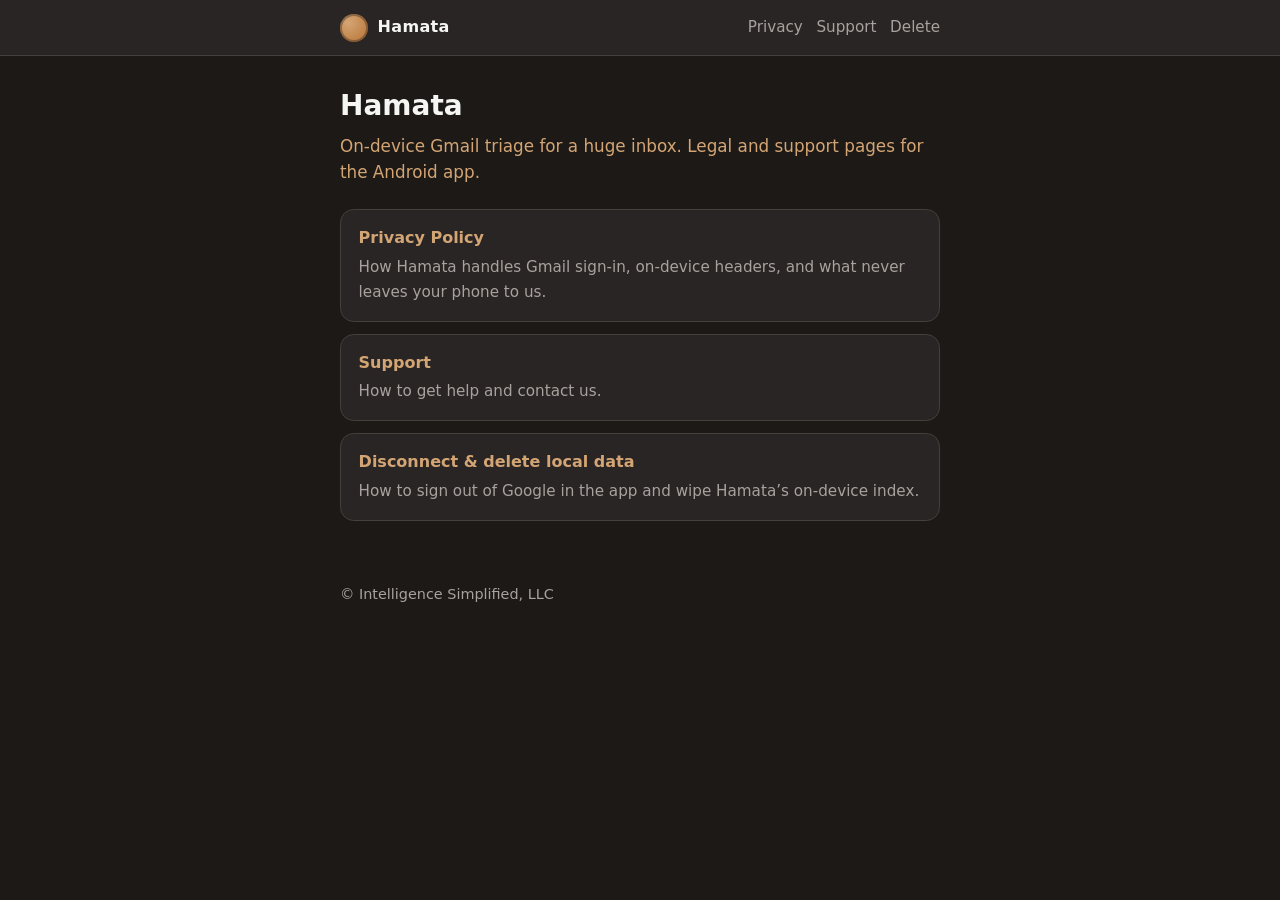
==== index.html @ 39e9cd71 "Publish Hamata legal, support, and delete pages. Static GitHub Pages site for Play Console privacy/s" ====
<!DOCTYPE html>
<html lang="en">
<head>
  <meta charset="utf-8">
  <meta name="viewport" content="width=device-width, initial-scale=1">
  <title>Hamata — Privacy &amp; Support</title>
  <meta name="description" content="Privacy Policy, Support, and account deletion for Hamata by Intelligence Simplified, LLC.">
  <link rel="stylesheet" href="styles.css">
</head>
<body>
  <header class="site-header">
    <div class="site-header-inner">
      <a class="brand" href="./">
        <span class="brand-mark" aria-hidden="true"></span>
        <span>Hamata</span>
      </a>
      <nav class="site-nav" aria-label="Primary">
        <a href="privacy/">Privacy</a>
        <a href="support/">Support</a>
        <a href="delete/">Delete</a>
      </nav>
    </div>
  </header>

  <main>
    <div class="hero">
      <div class="hero-copy">
        <h1>Hamata</h1>
        <p class="lede">On-device Gmail triage for a huge inbox. Legal and support pages for the Android app.</p>
      </div>
    </div>

    <ul class="card-list">
      <li>
        <a href="privacy/">
          <strong>Privacy Policy</strong>
          <span>How Hamata handles Gmail sign-in, on-device headers, and what never leaves your phone to us.</span>
        </a>
      </li>
      <li>
        <a href="support/">
          <strong>Support</strong>
          <span>How to get help and contact us.</span>
        </a>
      </li>
      <li>
        <a href="delete/">
          <strong>Disconnect &amp; delete local data</strong>
          <span>How to sign out of Google in the app and wipe Hamata’s on-device index.</span>
        </a>
      </li>
    </ul>
  </main>

  <footer class="site-footer">
    <p>&copy; Intelligence Simplified, LLC</p>
  </footer>
</body>
</html>
---- styles.css ----
:root {
  --hamata-bg: #1c1917;
  --hamata-surface: #292524;
  --hamata-card: #322c28;
  --hamata-text: #f5f5f4;
  --hamata-muted: #a8a29e;
  --hamata-bronze: #b87333;
  --hamata-bronze-soft: #d4a574;
  --hamata-border: #44403c;
  --max-width: 40rem;
}

*,
*::before,
*::after {
  box-sizing: border-box;
}

html {
  font-size: 100%;
  -webkit-text-size-adjust: 100%;
}

body {
  margin: 0;
  min-height: 100vh;
  font-family: system-ui, -apple-system, "Segoe UI", Roboto, Helvetica, Arial, sans-serif;
  line-height: 1.55;
  color: var(--hamata-text);
  background: var(--hamata-bg);
}

a {
  color: var(--hamata-bronze-soft);
  text-decoration-thickness: 1px;
  text-underline-offset: 0.15em;
}

a:hover,
a:focus-visible {
  color: var(--hamata-bronze);
}

a:focus-visible {
  outline: 2px solid var(--hamata-bronze);
  outline-offset: 2px;
}

.site-header {
  background: var(--hamata-surface);
  border-bottom: 1px solid var(--hamata-border);
}

.site-header-inner {
  max-width: var(--max-width);
  margin: 0 auto;
  padding: 0.85rem 1.25rem;
  display: flex;
  align-items: center;
  justify-content: space-between;
  gap: 1rem;
}

.brand {
  display: inline-flex;
  align-items: center;
  gap: 0.6rem;
  color: var(--hamata-text);
  text-decoration: none;
  font-weight: 650;
  letter-spacing: 0.02em;
}

.brand-mark {
  width: 1.75rem;
  height: 1.75rem;
  border-radius: 999px;
  background: radial-gradient(circle at 30% 30%, var(--hamata-bronze-soft), var(--hamata-bronze));
  box-shadow: inset 0 0 0 2px rgba(28, 25, 23, 0.35);
}

.site-nav {
  display: flex;
  flex-wrap: wrap;
  gap: 0.85rem;
  font-size: 0.95rem;
}

.site-nav a {
  text-decoration: none;
  color: var(--hamata-muted);
}

.site-nav a[aria-current="page"],
.site-nav a:hover {
  color: var(--hamata-bronze-soft);
}

main {
  max-width: var(--max-width);
  margin: 0 auto;
  padding: 1.75rem 1.25rem 3rem;
}

.hero {
  display: flex;
  gap: 1rem;
  align-items: flex-start;
  margin-bottom: 1.5rem;
}

.hero-copy h1 {
  margin: 0 0 0.35rem;
  font-size: 1.75rem;
  font-weight: 700;
}

.lede {
  margin: 0;
  color: var(--hamata-bronze-soft);
  font-size: 1.05rem;
}

.content {
  background: var(--hamata-surface);
  border: 1px solid var(--hamata-border);
  border-radius: 0.85rem;
  padding: 1.25rem 1.35rem 1.5rem;
}

.content h2 {
  margin: 1.4rem 0 0.55rem;
  font-size: 1.15rem;
  color: var(--hamata-bronze-soft);
}

.content h2:first-child {
  margin-top: 0;
}

.content p,
.content li {
  color: var(--hamata-text);
}

.content ul {
  padding-left: 1.2rem;
}

.content li + li {
  margin-top: 0.45rem;
}

.content code {
  font-size: 0.9em;
  background: var(--hamata-card);
  padding: 0.1em 0.35em;
  border-radius: 0.3em;
}

.meta {
  margin-top: 1.5rem;
  font-size: 0.9rem;
  color: var(--hamata-muted);
}

.contact-block {
  background: var(--hamata-card);
  border-radius: 0.65rem;
  padding: 0.9rem 1rem;
}

.card-list {
  list-style: none;
  margin: 0;
  padding: 0;
  display: grid;
  gap: 0.75rem;
}

.card-list a {
  display: block;
  text-decoration: none;
  color: inherit;
  background: var(--hamata-surface);
  border: 1px solid var(--hamata-border);
  border-radius: 0.85rem;
  padding: 1rem 1.1rem;
}

.card-list a:hover,
.card-list a:focus-visible {
  border-color: var(--hamata-bronze);
}

.card-list strong {
  display: block;
  color: var(--hamata-bronze-soft);
  margin-bottom: 0.25rem;
}

.card-list span {
  color: var(--hamata-muted);
  font-size: 0.95rem;
}

.site-footer {
  max-width: var(--max-width);
  margin: 0 auto;
  padding: 0 1.25rem 2rem;
  color: var(--hamata-muted);
  font-size: 0.9rem;
}

.site-footer a {
  color: var(--hamata-muted);
}
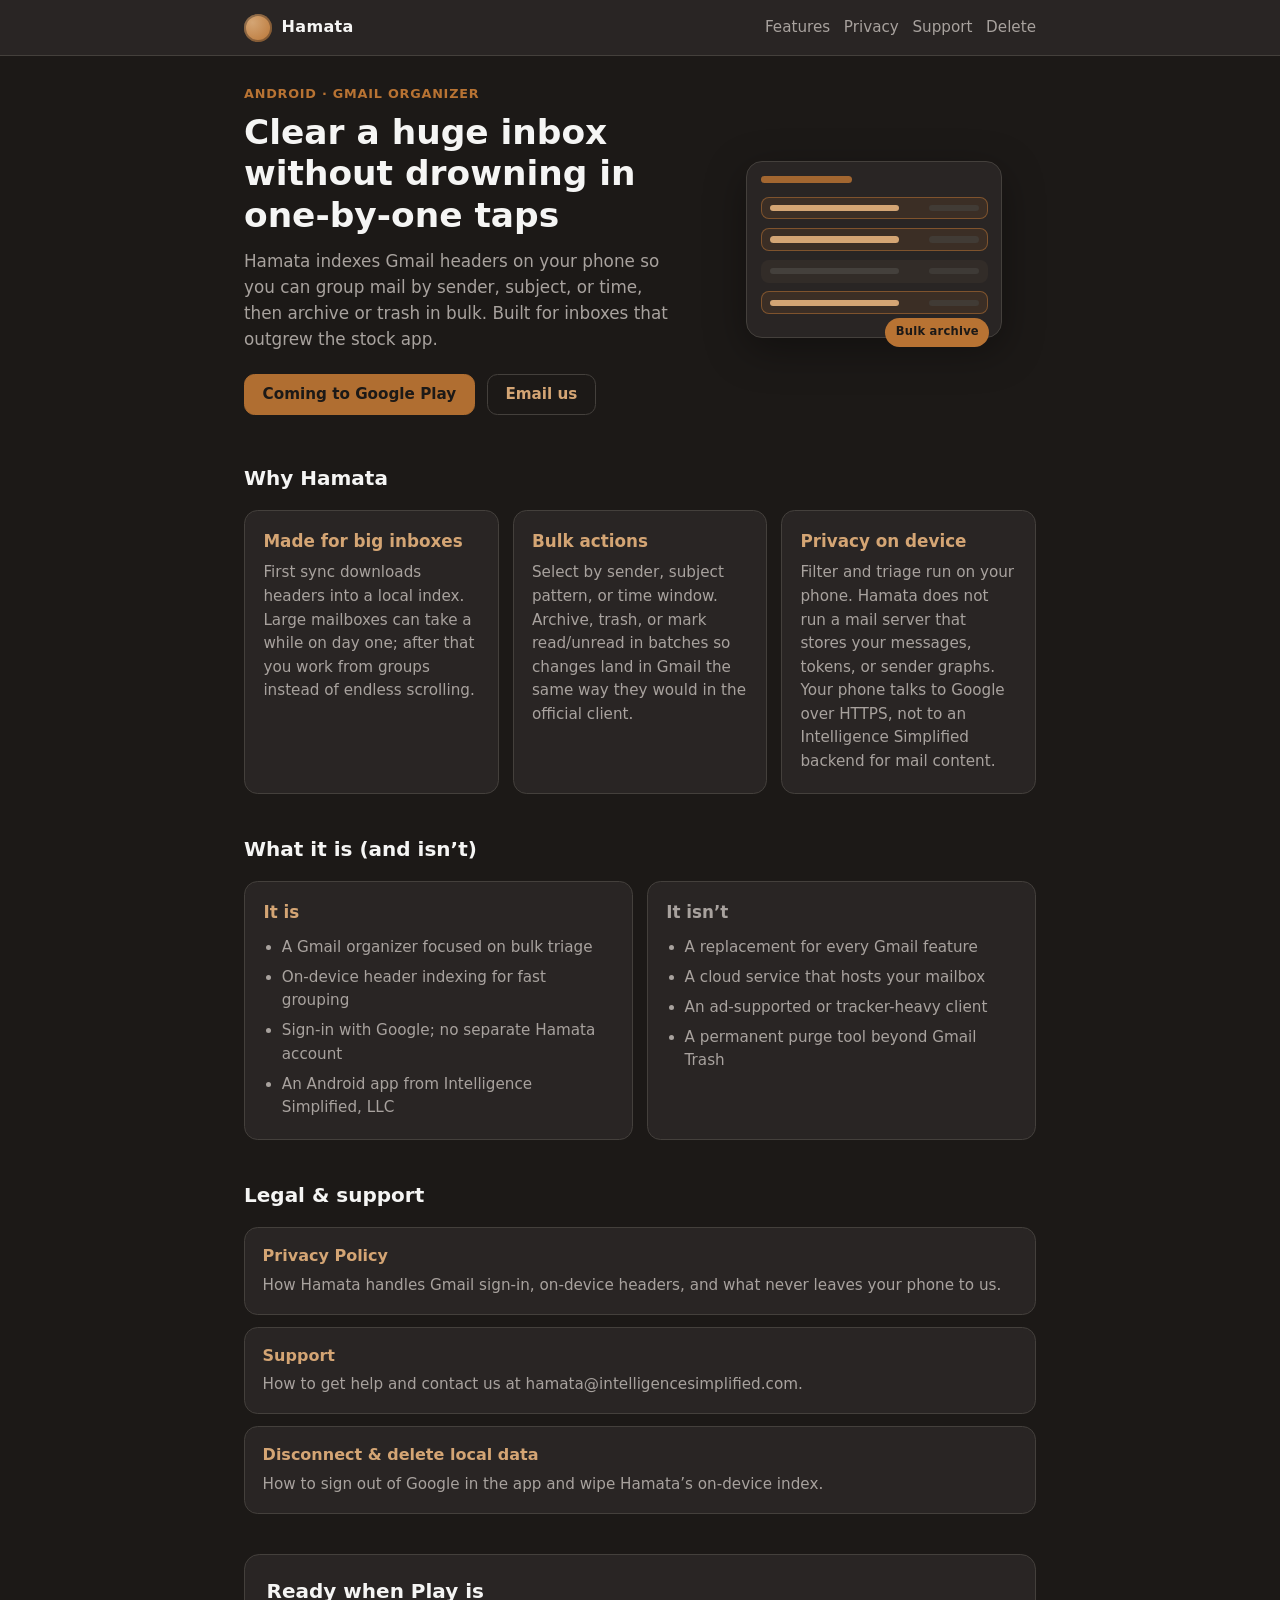
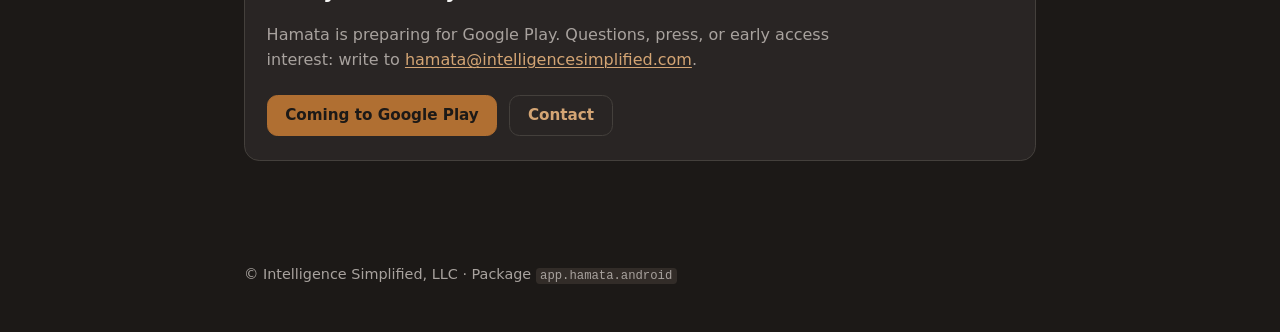
==== commit d1311a8b: "Expand hub into Hamata product landing for Play launch prep." ====
--- a/index.html
+++ b/index.html
@@ -3,8 +3,16 @@
 <head>
   <meta charset="utf-8">
   <meta name="viewport" content="width=device-width, initial-scale=1">
-  <title>Hamata — Privacy &amp; Support</title>
-  <meta name="description" content="Privacy Policy, Support, and account deletion for Hamata by Intelligence Simplified, LLC.">
+  <title>Hamata — On-device Gmail organizer for big inboxes</title>
+  <meta name="description" content="Hamata is an Android Gmail organizer for bulk triage. Sign in with Google, index headers on your phone, and archive or trash in batches. Privacy stays on device.">
+  <meta property="og:type" content="website">
+  <meta property="og:title" content="Hamata — On-device Gmail organizer for big inboxes">
+  <meta property="og:description" content="Bulk triage for huge Gmail inboxes. Headers stay on your phone. Coming to Google Play.">
+  <meta property="og:url" content="https://intelligence-simplified.github.io/hamata-legal/">
+  <meta property="og:site_name" content="Hamata">
+  <meta name="twitter:card" content="summary">
+  <meta name="twitter:title" content="Hamata — On-device Gmail organizer for big inboxes">
+  <meta name="twitter:description" content="Bulk triage for huge Gmail inboxes. Headers stay on your phone. Coming to Google Play.">
   <link rel="stylesheet" href="styles.css">
 </head>
 <body>
@@ -15,6 +23,7 @@
         <span>Hamata</span>
       </a>
       <nav class="site-nav" aria-label="Primary">
+        <a href="#features">Features</a>
         <a href="privacy/">Privacy</a>
         <a href="support/">Support</a>
         <a href="delete/">Delete</a>
@@ -22,38 +31,126 @@
     </div>
   </header>
 
-  <main>
-    <div class="hero">
+  <main class="landing">
+    <section class="hero hero-landing">
       <div class="hero-copy">
-        <h1>Hamata</h1>
-        <p class="lede">On-device Gmail triage for a huge inbox. Legal and support pages for the Android app.</p>
+        <p class="eyebrow">Android · Gmail organizer</p>
+        <h1>Clear a huge inbox without drowning in one-by-one taps</h1>
+        <p class="lede">
+          Hamata indexes Gmail headers on your phone so you can group mail by sender,
+          subject, or time, then archive or trash in bulk. Built for inboxes that
+          outgrew the stock app.
+        </p>
+        <div class="cta-row">
+          <span class="btn btn-primary" aria-disabled="true">Coming to Google Play</span>
+          <a class="btn btn-secondary" href="mailto:hamata@intelligencesimplified.com">Email us</a>
+        </div>
       </div>
-    </div>
+      <div class="hero-visual" aria-hidden="true">
+        <div class="inbox-illus">
+          <div class="inbox-illus-bar"></div>
+          <div class="inbox-illus-row is-selected"><span></span><span></span></div>
+          <div class="inbox-illus-row is-selected"><span></span><span></span></div>
+          <div class="inbox-illus-row"><span></span><span></span></div>
+          <div class="inbox-illus-row is-selected"><span></span><span></span></div>
+          <div class="inbox-illus-chip">Bulk archive</div>
+        </div>
+      </div>
+    </section>
 
-    <ul class="card-list">
-      <li>
-        <a href="privacy/">
-          <strong>Privacy Policy</strong>
-          <span>How Hamata handles Gmail sign-in, on-device headers, and what never leaves your phone to us.</span>
-        </a>
-      </li>
-      <li>
-        <a href="support/">
-          <strong>Support</strong>
-          <span>How to get help and contact us.</span>
-        </a>
-      </li>
-      <li>
-        <a href="delete/">
-          <strong>Disconnect &amp; delete local data</strong>
-          <span>How to sign out of Google in the app and wipe Hamata’s on-device index.</span>
-        </a>
-      </li>
-    </ul>
+    <section id="features" class="section" aria-labelledby="features-heading">
+      <h2 id="features-heading" class="section-title">Why Hamata</h2>
+      <div class="features-grid">
+        <article class="feature-card">
+          <h3>Made for big inboxes</h3>
+          <p>
+            First sync downloads headers into a local index. Large mailboxes can take
+            a while on day one; after that you work from groups instead of endless scrolling.
+          </p>
+        </article>
+        <article class="feature-card">
+          <h3>Bulk actions</h3>
+          <p>
+            Select by sender, subject pattern, or time window. Archive, trash, or mark
+            read/unread in batches so changes land in Gmail the same way they would in the
+            official client.
+          </p>
+        </article>
+        <article class="feature-card">
+          <h3>Privacy on device</h3>
+          <p>
+            Filter and triage run on your phone. Hamata does not run a mail server that
+            stores your messages, tokens, or sender graphs. Your phone talks to Google
+            over HTTPS, not to an Intelligence Simplified backend for mail content.
+          </p>
+        </article>
+      </div>
+    </section>
+
+    <section class="section" aria-labelledby="scope-heading">
+      <h2 id="scope-heading" class="section-title">What it is (and isn’t)</h2>
+      <div class="scope-grid">
+        <div class="scope-card scope-yes">
+          <h3>It is</h3>
+          <ul>
+            <li>A Gmail organizer focused on bulk triage</li>
+            <li>On-device header indexing for fast grouping</li>
+            <li>Sign-in with Google; no separate Hamata account</li>
+            <li>An Android app from Intelligence Simplified, LLC</li>
+          </ul>
+        </div>
+        <div class="scope-card scope-no">
+          <h3>It isn’t</h3>
+          <ul>
+            <li>A replacement for every Gmail feature</li>
+            <li>A cloud service that hosts your mailbox</li>
+            <li>An ad-supported or tracker-heavy client</li>
+            <li>A permanent purge tool beyond Gmail Trash</li>
+          </ul>
+        </div>
+      </div>
+    </section>
+
+    <section class="section" aria-labelledby="legal-heading">
+      <h2 id="legal-heading" class="section-title">Legal &amp; support</h2>
+      <ul class="card-list">
+        <li>
+          <a href="privacy/">
+            <strong>Privacy Policy</strong>
+            <span>How Hamata handles Gmail sign-in, on-device headers, and what never leaves your phone to us.</span>
+          </a>
+        </li>
+        <li>
+          <a href="support/">
+            <strong>Support</strong>
+            <span>How to get help and contact us at hamata@intelligencesimplified.com.</span>
+          </a>
+        </li>
+        <li>
+          <a href="delete/">
+            <strong>Disconnect &amp; delete local data</strong>
+            <span>How to sign out of Google in the app and wipe Hamata’s on-device index.</span>
+          </a>
+        </li>
+      </ul>
+    </section>
+
+    <section class="section cta-band" aria-labelledby="cta-heading">
+      <h2 id="cta-heading" class="section-title">Ready when Play is</h2>
+      <p class="cta-band-copy">
+        Hamata is preparing for Google Play. Questions, press, or early access interest:
+        write to
+        <a href="mailto:hamata@intelligencesimplified.com">hamata@intelligencesimplified.com</a>.
+      </p>
+      <div class="cta-row">
+        <span class="btn btn-primary" aria-disabled="true">Coming to Google Play</span>
+        <a class="btn btn-secondary" href="mailto:hamata@intelligencesimplified.com">Contact</a>
+      </div>
+    </section>
   </main>
 
   <footer class="site-footer">
-    <p>&copy; Intelligence Simplified, LLC</p>
+    <p>&copy; Intelligence Simplified, LLC · Package <code>app.hamata.android</code></p>
   </footer>
 </body>
 </html>
--- a/styles.css
+++ b/styles.css
@@ -8,6 +8,7 @@
   --hamata-bronze-soft: #d4a574;
   --hamata-border: #44403c;
   --max-width: 40rem;
+  --landing-width: 52rem;
 }
 
 *,
@@ -19,6 +20,7 @@
 html {
   font-size: 100%;
   -webkit-text-size-adjust: 100%;
+  scroll-behavior: smooth;
 }
 
 body {
@@ -52,7 +54,7 @@
 }
 
 .site-header-inner {
-  max-width: var(--max-width);
+  max-width: var(--landing-width);
   margin: 0 auto;
   padding: 0.85rem 1.25rem;
   display: flex;
@@ -102,6 +104,10 @@
   padding: 1.75rem 1.25rem 3rem;
 }
 
+main.landing {
+  max-width: var(--landing-width);
+}
+
 .hero {
   display: flex;
   gap: 1rem;
@@ -109,16 +115,262 @@
   margin-bottom: 1.5rem;
 }
 
+.hero-landing {
+  display: grid;
+  gap: 1.75rem;
+  align-items: center;
+  margin-bottom: 2.5rem;
+  padding-bottom: 0.5rem;
+}
+
+@media (min-width: 720px) {
+  .hero-landing {
+    grid-template-columns: 1.35fr 1fr;
+    gap: 2rem;
+  }
+}
+
 .hero-copy h1 {
   margin: 0 0 0.35rem;
   font-size: 1.75rem;
   font-weight: 700;
 }
 
+.hero-landing .hero-copy h1 {
+  font-size: clamp(1.65rem, 3.5vw, 2.15rem);
+  line-height: 1.2;
+  margin-bottom: 0.75rem;
+}
+
+.eyebrow {
+  margin: 0 0 0.5rem;
+  font-size: 0.8rem;
+  font-weight: 600;
+  letter-spacing: 0.06em;
+  text-transform: uppercase;
+  color: var(--hamata-bronze);
+}
+
 .lede {
   margin: 0;
   color: var(--hamata-bronze-soft);
   font-size: 1.05rem;
+}
+
+.hero-landing .lede {
+  color: var(--hamata-muted);
+  max-width: 36rem;
+}
+
+.cta-row {
+  display: flex;
+  flex-wrap: wrap;
+  gap: 0.75rem;
+  margin-top: 1.35rem;
+  align-items: center;
+}
+
+.btn {
+  display: inline-flex;
+  align-items: center;
+  justify-content: center;
+  padding: 0.65rem 1.1rem;
+  border-radius: 0.65rem;
+  font-size: 0.95rem;
+  font-weight: 600;
+  text-decoration: none;
+  border: 1px solid transparent;
+  line-height: 1.2;
+}
+
+.btn-primary {
+  background: var(--hamata-bronze);
+  color: #1c1917;
+  border-color: var(--hamata-bronze);
+  cursor: default;
+}
+
+.btn-primary[aria-disabled="true"] {
+  opacity: 0.95;
+}
+
+.btn-secondary {
+  background: transparent;
+  color: var(--hamata-bronze-soft);
+  border-color: var(--hamata-border);
+}
+
+.btn-secondary:hover,
+.btn-secondary:focus-visible {
+  border-color: var(--hamata-bronze);
+  color: var(--hamata-bronze-soft);
+  text-decoration: none;
+}
+
+.hero-visual {
+  display: flex;
+  justify-content: center;
+}
+
+.inbox-illus {
+  width: min(100%, 16rem);
+  background: var(--hamata-surface);
+  border: 1px solid var(--hamata-border);
+  border-radius: 1rem;
+  padding: 0.85rem;
+  box-shadow: 0 12px 40px rgba(0, 0, 0, 0.35);
+  position: relative;
+}
+
+.inbox-illus-bar {
+  height: 0.45rem;
+  width: 40%;
+  border-radius: 999px;
+  background: var(--hamata-bronze);
+  margin-bottom: 0.85rem;
+  opacity: 0.85;
+}
+
+.inbox-illus-row {
+  display: grid;
+  grid-template-columns: 1fr 0.55fr;
+  gap: 0.5rem;
+  margin-bottom: 0.55rem;
+  padding: 0.45rem 0.5rem;
+  border-radius: 0.5rem;
+  background: var(--hamata-card);
+  border: 1px solid transparent;
+}
+
+.inbox-illus-row span {
+  display: block;
+  height: 0.4rem;
+  border-radius: 999px;
+  background: var(--hamata-border);
+}
+
+.inbox-illus-row span:last-child {
+  width: 70%;
+  justify-self: end;
+  opacity: 0.7;
+}
+
+.inbox-illus-row.is-selected {
+  border-color: rgba(184, 115, 51, 0.55);
+  background: rgba(184, 115, 51, 0.12);
+}
+
+.inbox-illus-row.is-selected span:first-child {
+  background: var(--hamata-bronze-soft);
+}
+
+.inbox-illus-chip {
+  position: absolute;
+  right: 0.75rem;
+  bottom: -0.65rem;
+  background: var(--hamata-bronze);
+  color: #1c1917;
+  font-size: 0.72rem;
+  font-weight: 700;
+  letter-spacing: 0.02em;
+  padding: 0.35rem 0.65rem;
+  border-radius: 999px;
+}
+
+.section {
+  margin-bottom: 2.5rem;
+}
+
+.section-title {
+  margin: 0 0 1rem;
+  font-size: 1.25rem;
+  font-weight: 700;
+  color: var(--hamata-text);
+}
+
+.features-grid {
+  display: grid;
+  gap: 0.85rem;
+}
+
+@media (min-width: 640px) {
+  .features-grid {
+    grid-template-columns: repeat(3, 1fr);
+  }
+}
+
+.feature-card {
+  background: var(--hamata-surface);
+  border: 1px solid var(--hamata-border);
+  border-radius: 0.85rem;
+  padding: 1.1rem 1.15rem 1.2rem;
+}
+
+.feature-card h3 {
+  margin: 0 0 0.45rem;
+  font-size: 1.05rem;
+  color: var(--hamata-bronze-soft);
+}
+
+.feature-card p {
+  margin: 0;
+  color: var(--hamata-muted);
+  font-size: 0.95rem;
+}
+
+.scope-grid {
+  display: grid;
+  gap: 0.85rem;
+}
+
+@media (min-width: 640px) {
+  .scope-grid {
+    grid-template-columns: 1fr 1fr;
+  }
+}
+
+.scope-card {
+  background: var(--hamata-surface);
+  border: 1px solid var(--hamata-border);
+  border-radius: 0.85rem;
+  padding: 1.1rem 1.15rem 1.2rem;
+}
+
+.scope-card h3 {
+  margin: 0 0 0.65rem;
+  font-size: 1.05rem;
+}
+
+.scope-yes h3 {
+  color: var(--hamata-bronze-soft);
+}
+
+.scope-no h3 {
+  color: var(--hamata-muted);
+}
+
+.scope-card ul {
+  margin: 0;
+  padding-left: 1.15rem;
+  color: var(--hamata-muted);
+  font-size: 0.95rem;
+}
+
+.scope-card li + li {
+  margin-top: 0.4rem;
+}
+
+.cta-band {
+  background: var(--hamata-surface);
+  border: 1px solid var(--hamata-border);
+  border-radius: 0.95rem;
+  padding: 1.35rem 1.35rem 1.5rem;
+}
+
+.cta-band-copy {
+  margin: 0;
+  color: var(--hamata-muted);
+  max-width: 38rem;
 }
 
 .content {
@@ -205,7 +457,7 @@
 }
 
 .site-footer {
-  max-width: var(--max-width);
+  max-width: var(--landing-width);
   margin: 0 auto;
   padding: 0 1.25rem 2rem;
   color: var(--hamata-muted);
@@ -215,3 +467,10 @@
 .site-footer a {
   color: var(--hamata-muted);
 }
+
+.site-footer code {
+  font-size: 0.85em;
+  background: var(--hamata-card);
+  padding: 0.1em 0.35em;
+  border-radius: 0.3em;
+}
